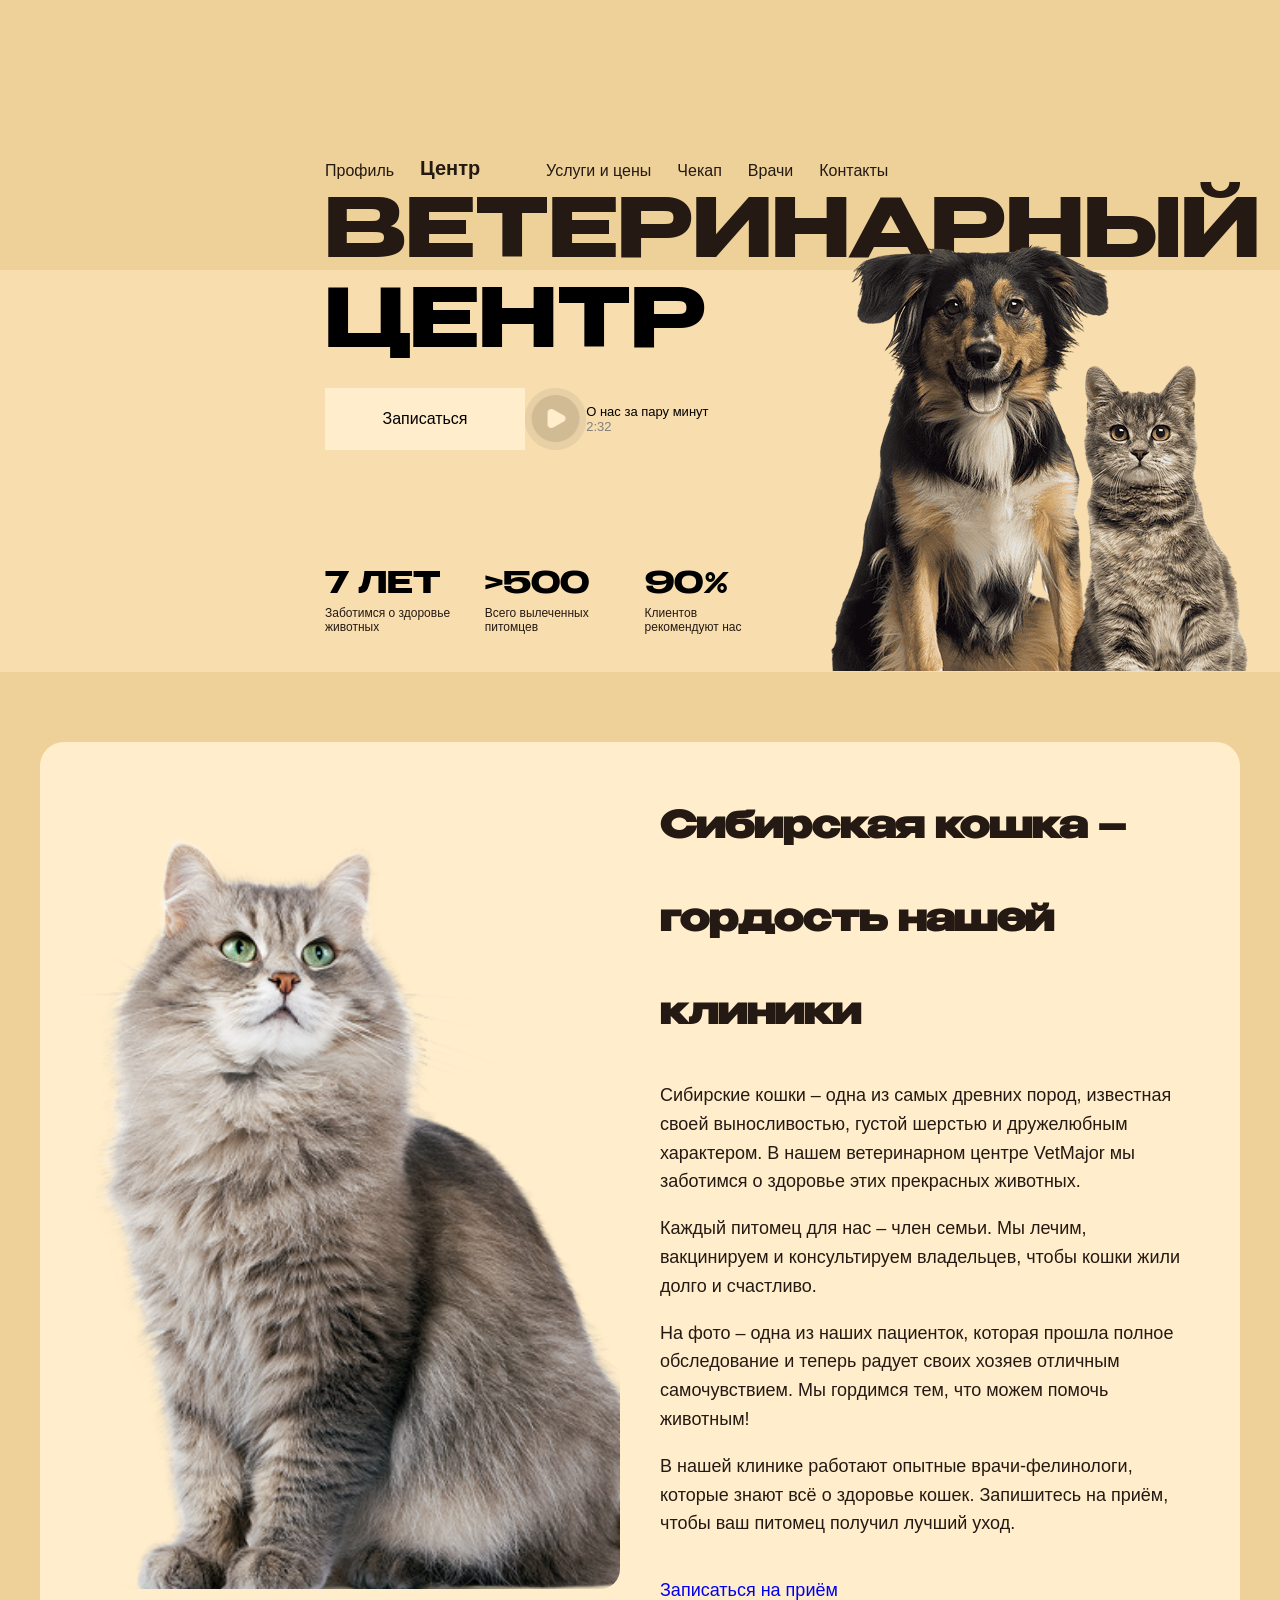
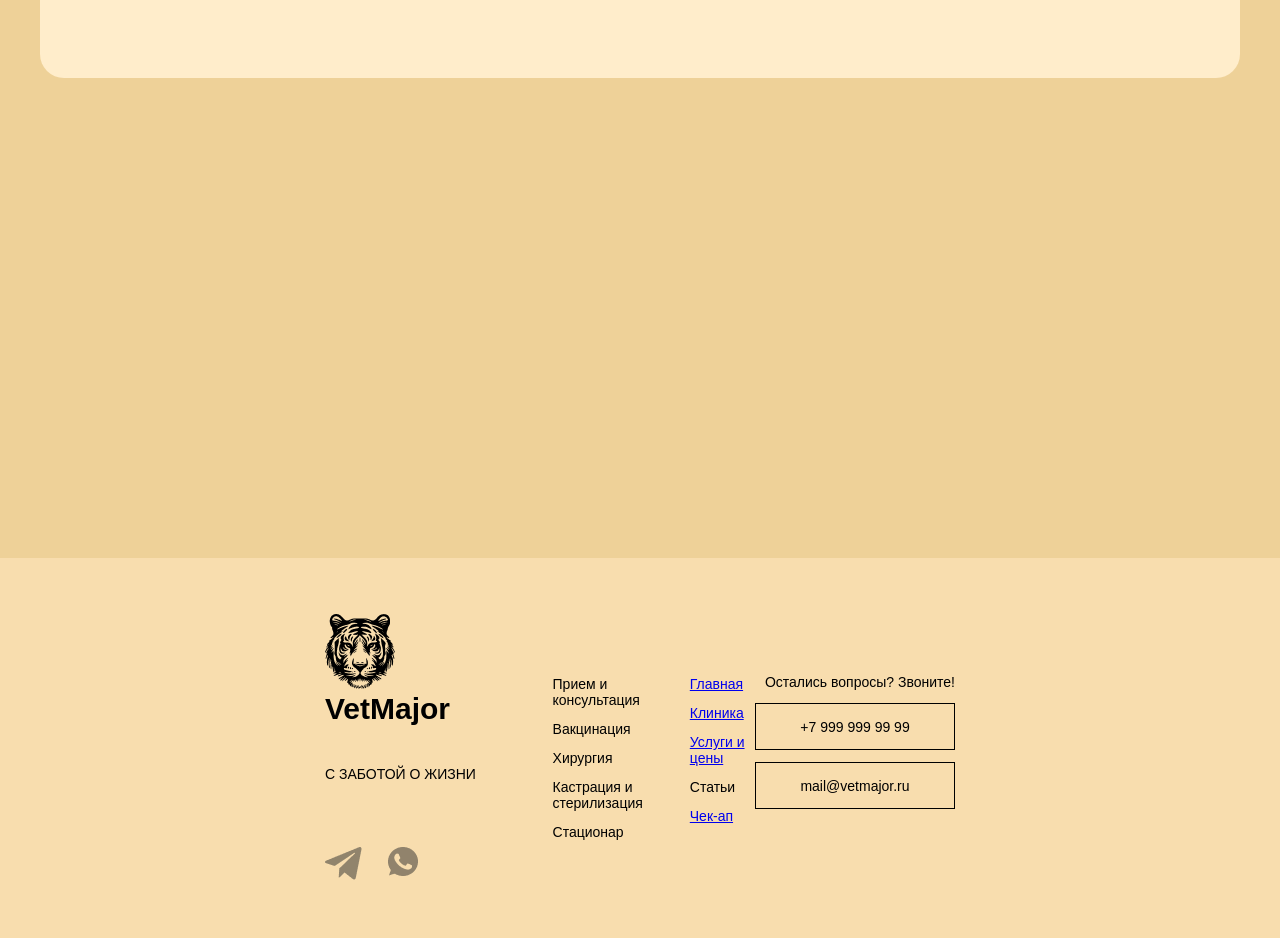
==== about-cat.html @ 59c05c80 "feat: add buttons.js and about cat page" ====
<!DOCTYPE html>
<html lang="ru">
<head>
    <meta charset="UTF-8">
    <meta name="viewport" content="width=device-width, initial-scale=1.0">
    <link rel="stylesheet" href="css/global.css">
    <link rel="stylesheet" href="css/index.css">
    <link rel="stylesheet" href="css/auth.css">
    <link rel="stylesheet" href="css/about-cat.css">
    <link rel="stylesheet" href="css/notifications.css">
    <title>О наших питомцах</title>
</head>
<body>
    <header></header>
    <main style="padding: 70px 20px;">
        <div class="about-cat-container">
            <div class="about-cat-image">
                <img src="images/siberian-cat 2.png" alt="Сибирская кошка">
            </div>
            <div class="about-cat-text">
                <h2>Сибирская кошка – гордость нашей клиники</h2>
                <p>Сибирские кошки – одна из самых древних пород, известная своей выносливостью, густой шерстью и дружелюбным характером. В нашем ветеринарном центре VetMajor мы заботимся о здоровье этих прекрасных животных.</p>
                <p>Каждый питомец для нас – член семьи. Мы лечим, вакцинируем и консультируем владельцев, чтобы кошки жили долго и счастливо.</p>
                <p>На фото – одна из наших пациенток, которая прошла полное обследование и теперь радует своих хозяев отличным самочувствием. Мы гордимся тем, что можем помочь животным!</p>
                <p>В нашей клинике работают опытные врачи-фелинологи, которые знают всё о здоровье кошек. Запишитесь на приём, чтобы ваш питомец получил лучший уход.</p>
                <a href="appointment.html" class="historyButton" style="display: inline-block; margin-top: 20px; text-decoration: none;">Записаться на приём</a>
            </div>
        </div>
    </main>
    <footer></footer>
    <script src="js/auth.js"></script>
    <script src="js/include.js"></script>
    <script src="js/notifications.js"></script>
</body>
</html>
---- css/global.css ----
:root {
    --main-color: #EED198;
    --second-color: #F8DDAE;
    --font-main: 'Arial', sans-serif;
    --button-color: #FFEDCB;
    --second-font-color: #241913;
}


@font-face {
    font-family: 'Benzin';         
    src: url('../fonts/Benzin-Regular.ttf') format('truetype'); 
    font-weight: normal;               
    font-style: normal;
    font-display: swap;                
}

@font-face {
    font-family: 'Benzin-bold';         
    src: url('../fonts/benzin-bold.ttf') format('truetype'); 
    font-weight: normal;               
    font-style: normal;
    font-display: swap;                
}

body {
    padding: 0;
    margin: 0;
    width: 100%;
    height: auto;
    background-color: var(--main-color);
}

*, *::before, *::after {
  box-sizing: border-box;
  font-family: 'Benzin', 'Arial', sans-serif;
}

.wrapper {
    max-width: 1920px;
    margin: 0 auto;
}


html, body {
    max-width: 100%;
    overflow-x: hidden;
}

.menu .active {
    font-weight: bold;
}
---- css/index.css ----
:root {
    --main-color: #EED198;
    --second-color: #F8DDAE;
    --font-main: 'Arial', sans-serif;
    --button-color: #FFEDCB;
    --second-font-color: #241913;
}


header {
    height: auto;
}


.header1 {
    padding-top: 50px;
    display: flex;
    height: 270px;
    background-color: var(--main-color);
    padding-left: 325px;
    padding-right: 325px;
    text-decoration: none;
}

.header1 a {
    all: unset;
    cursor: default;
}

.menu a:hover {
    color: gray;
}

h2 {
    font-family: 'Benzin-Bold';
    color: #241913;
    font-size: 60px;
    margin: 0;
    padding: 0;
    max-width: 120px;
    line-height: 93px;
    display: block;
    min-width: 100%;
}

.leftHeader1 {
    flex: 1004;
    display: flex;
    flex-direction: column;
}

.rightHeader1 {
    display: flex;
    flex-direction: column;
    flex: 266;
}

.socialMedias {
    flex: 1;
    display: flex;
    gap: 7px
}

.socialMedias>div {
    flex: 1;
    aspect-ratio: 1 / 1;
    max-width: 59px;
    max-height: 59px;
    border: 1px black solid;
    border-radius: 50%;
    max-height: 59px;
    background-repeat: no-repeat;
    background-position: center;
}

.socialMedias > div {
    position: relative;
}
.socialMedias > div a {
    position: absolute;
    top: 0;
    left: 0;
    width: 100%;
    height: 100%;
}

.telegram {
    background-image: url('../images/Telegram.png');
}

.viber {
    background-image: url('../images/whatsapp-128-svgrepo-com\ 2.png');
}

.avito {
    background-image: url('../images/avito.png');
}

.gmail {
    background-image: url('../images/gmail.png');
}

.phoneNumber {
    flex: 1.8;
    display: flex;
    justify-content: flex-end;
    align-items: flex-start;
}

.number {
    border: 1px black solid;
    border-radius: 20px;
    height: 45px;
    width: 195px;
    display: flex;
    justify-content: center;
    align-items: center;
    font-size: 14px;
}

.menu {
    display: flex;
    flex: 1;
    flex-direction: row;
    font-size: 16px;
    gap: 26px;
    margin-top: 112px;
    color: #241913;
}

.menu div:nth-child(2) {
    margin-top: -5px;
    min-width: 100px;
    font-size: 20px;
    font-weight: bold;
}

.firstLogo {
    flex: 1;
    font-family: 'Benzin-Bold';
    color: #241913;
    font-size: 80px;
}

.header2 {
    display: grid;
    grid-template-columns: 1004fr 416fr;
    padding-left: 325px;
    padding-right: 325px;
    height: 402px;
    background-color: var(--second-color);
    position: relative;
    overflow: visible;
}

.leftHeader2 {
    position: relative;
    z-index: 1;
}

.rigthHeader2 {
    position: relative;
    display: flex;
    flex-direction: column;
}

.catDogWrapper {
    position: absolute;
    display: flex;
    transform: translateY(-37px);
    align-items: flex-start;
}

.catDogImage {
    height: 100%;
    width: auto;
    object-fit: contain;
    display: block;
}

.secondLogo {
    flex: 1;
    font-size: 80px;
    font-family: 'Benzin-Bold';
}

.buttonAndAbout {
    display: flex;
    margin-top: 1.9%;
    flex: 1;
}

.buttonMakeAppo {
    display: flex;
    min-width: 200px;
    min-height: 62px;
    background-color: var(--button-color);
    align-items: center;
    justify-content: center;
}

.about {
    display: grid;
    grid-template-columns: 0.5fr 1fr;
    grid-template-rows: auto auto;
    font-size: 13px;
}

.play {
    grid-row: span 2;
    background-image: url('../images/play.png');
    background-repeat: no-repeat;
    background-position: center;
}

.aboutText {
    display: flex;
    flex-direction: column;
    justify-content: flex-end;
}

.aboutTime {
    display: flex;
    flex-direction: column;
    justify-content: flex-start;
    color: gray;
}

.achievements {
    display: grid;
    grid-template-columns: repeat(3, 1fr);
    grid-template-rows: 1.18ыfr 1fr;
    max-width: 541px;
    gap: 0px 34px;
}

.achievements div:nth-child(-n+3) {
    font-size: 30px;
    font-family: 'Benzin-Bold';
    display: flex;
    align-items: flex-end;
}

.achievements div:nth-last-child(-n+3) {
    display: flex;
    font-size: 12px;
    color: var(--second-font-color);
}


main {
    background-color: var(--main-color);
    padding-left: 325px;
    padding-right: 325px;
    padding-top: 70px;
}

.photoAndInfoCenter {
    display: grid;
    grid-template-columns: 1.8fr 1fr;
    grid-template-rows: 2fr 5.2fr 1fr;
    gap: 37px 33px;
}

.photoAndInfoName {
    display: flex;
    font-family: 'Benzin-Bold';
    font-size: 60px;
    grid-column: span 2;
    align-items: flex-end;
}

.photoCenter {
    grid-row: span 2;
    border-radius: 14px;
    background-image: url('../images/centerPhoto.png');
    background-repeat: no-repeat;
    background-position: center;
    background-size: cover;
    max-width: 800px;
}

.infoCenter {
    font-size: 15px;
    line-height: 1.6;
}

.centerButton {
    display: flex;
    max-width: 200px;
    min-height: 62px;
    background-color: var(--button-color);
    align-items: center;
    justify-content: center;
}

.switchImage {
    display: flex;
    height: 100%;
    margin: -18px;
    flex-direction: row;
    gap: 8px;
    justify-content: center;
    align-self: start;
}

.switchImage div:nth-child(-n+3) {
    height: 7px;
    width: 77px;
    border-radius: 83px;
    background-color: var(--button-color);
}

.switchImage div:nth-child(-n+3):hover {
    background-color: var(--second-color);
}

.departmentsText {
    margin-top: 115px;
}

.departmentsBox {
    margin-top: 33px;
    display: flex;
    flex-direction: row;
    gap: 33px
}

.departmentLocation {
    display: flex;
    flex-direction: column;
    flex: 1;
    gap: 14px;
}

.mainDepartment {
    display: flex;
    flex: 1;
    flex-direction: column;
    background-color: var(--button-color);
    max-height: 129px;
    overflow: hidden;
    border-radius: 13px;
    padding: 14px;
    gap: 22px
}

.numberAndTime {
    display: flex;
    font-size: 11px;
    gap: 62px
}

.departName {
    font-size: 17px;
    font-weight: bold;
}

.adress {
    font-size: 14px;
    font-weight: 600;
}

.mapButtons {
    display: flex;
    flex-direction: row;
    gap: 25px
}

.mapButtons div:nth-child(-n+2) {
    display: flex;
    flex: 1;
    background-color: var(--button-color);
    min-height: 45px;
    border-radius: 13px;
    justify-content: center;
    align-items: center;
    font-size: 12px;
    font-weight: bold;
}

.history {
    margin-top: 115px;
}

.historyBox {
    display: flex;
    flex-direction: row;
    gap: 82px
}

.historyTextAndButton {
    margin-top: 3px;
    flex: 614;
    max-width: 615px;
    line-height: 32px;
}

.historyButton {
    display: flex;
    background-color: var(--button-color);
    max-width: 200px;
    height: 62px;
    justify-content: center;
    align-items: center;
    margin-top: 5px;
}

.petsCard {
    margin-top: -20px;
    display: flex;
    flex-direction: column;
    flex: 590;
    padding-top: 7px;
    padding-left: 40px;
    min-width: 0;
    max-width: 600;
    background-color: var(--button-color);
}

.petsTitle {
    font-size: 40px;
}

.petsText {
    font-size: 14px;
    margin-top: 8px;
    line-height: 24px;
    max-width: 391px;
}

.grayCatImage {
    display: flex;
    height: 100%;
    justify-content: flex-end;
    align-items: flex-end;
}

.services {
    margin-top: 105px;
}

.servicesCards {
    display: grid;
    grid-template-columns: repeat(3, 1fr);
    gap: 21px;
    margin-top: 41px;

}

.card {
    display: flex;
    background-color: var(--button-color);
    max-height: 422px;
    height: 422px;
    border-radius: 19px;
    padding: 29px 12px 6px 29px;

}

.titleAndPhoto {
    display: flex;
    flex: 1;
    flex-direction: column;
    gap: 55px;
}

.cardTitle {
    flex: 2;
    font-size: 22px;
    font-weight: bold;
}

.cardMore {
    display: flex;
    flex: 1;
    justify-content: flex-end;
    align-items: flex-end;
}

.specialistsBox {
    margin-top: 84px;
    display: grid;
    grid-template-columns: repeat(2, 1fr);
    gap: 47px;
    position: relative;
  
}

.specialists {
    margin-top: 202px;
}

.specialistsBox .specialist:first-child {
    transform: translateX(900px);
}

.moreSpecialistsButton {
    display: flex;
    flex-direction: row;
    background-color: var(--button-color);
    font-size: 15px;
    width: 258px;
    height: 62px;
    justify-content: center;
    align-items: center;
    margin-top: 22px;
}

.specialist {
    position: absolute;
    background-color: var(--button-color);
    border-radius: 22px;
    max-width: 853px;
    height: 207px;
    display: flex;
    padding-left: 35px;
    padding-top: 46px;
    padding-right: 40px;
}

.photo {
    flex: 1.07;
}

.nameAndDescription {
    display: flex;
    flex-direction: column;
    flex: 4;
}

.specialistName {
    flex: 1;
    margin-top: -2px;
    font-size: 35px;
    font-weight: bold;
    font-family: Arial, Helvetica, sans-serif;
    line-height: 1;
}

.specialistDescription {
    margin-top: 12px;
    flex: 4;
    font-family: Arial, Helvetica, sans-serif;
}

footer {
    display: flex;
    margin-top: 410px;
    height: 380px;
    font-size: 14px;
    background-color: var(--second-color);
    padding-top: 56px;
    padding-left: 325px;
    padding-right: 325px;
}

footer section:nth-child(1) {
    display: flex;
    flex: 410;
    flex-direction: column;
}

.logoText {
    font-size: 30px;
    font-weight: bold;
}

.slogan {
    font-weight: 30px;
    margin-top: 40px;
}

.telegramAndWatsap div:nth-child(-n+2) {
    max-width: 37px;
    max-height: 35px;
    background-repeat: no-repeat;
}

.telegramAndWatsap {
    margin-top: 65px;
    display: flex;
    flex-direction: row;
    gap: 26px;
}

footer section:nth-child(2) {
    margin-top: 48px;
    display: flex;
    flex: 300;
    flex-direction: column;
}

footer ul {
    list-style: none;
}

footer li {
    margin-bottom: 13px;
}

footer section:nth-child(3) {
    margin-top: 48px;
    display: flex;
    flex: 230;
    flex-direction: column;
}

footer section:nth-child(4) {
    margin-top: 48px;
    display: flex;
    flex: 272;
    flex-direction: column;
    align-items: flex-end;
}

.numberButton {
    display: flex;
    min-width: 200px;
    min-height: 47px;
    border: 1px solid black;
    justify-content: center;
    align-items: center;
    margin-top: 13px;
}

.mailButton {
    display: flex;
    min-width: 200px;
    min-height: 47px;
    border: 1px solid black;
    justify-content: center;
    align-items: center;
    margin-top: 12px;

}

.question {
    margin-top: 12px;
}

.rightHeader1 {
    min-width: 200px; 
}

.socialMedias {
    flex-wrap: wrap;      
    justify-content: flex-end;
    gap: 7px;
}

.socialMedias > div {
    flex: 0 0 auto;       
    width: 59px;
    height: 59px;
}

.phoneNumber {
    flex-wrap: wrap;
    justify-content: flex-end;
}

.number {
    white-space: nowrap;
}

.buttonMakeAppo {
    cursor: pointer;
}

.departmentsBox {
    align-items: flex-start;
}
.departmentMap {
    min-height: 400px;
    flex: 0 0 50%;
    max-width: 800px;
}
#vetMap {
    width: 100%;
    height: 400px;
    border-radius: 14px;
}

.historyButton {
    cursor: pointer;
}

@media (max-width: 1200px) {
    .socialMedias > div {
        width: 45px;
        height: 45px;
        background-size: 60%;
    }

    
}

@media (max-width: 1919px) {

    .departmentLocation {
        width: 800px;
    }


    .numberAndTime {
        display: none;
    }

    .mainDepartment {
        align-items: center;
    }

    .servicesCards {
        grid-template-columns: repeat(2, 1fr);
    }

    /* .photoAndInfoName {
        grid-column: span 2;
        justify-content: center; 
    } */
    
}

@media (max-width: 1600px) {
    .socialMedias {
        display:none;
    }

    .number {
        display: none;
    }

    main {
        padding-left: 20px;
        padding-right: 20px;
    }
}
---- css/auth.css ----
/* css/auth.css — стили форм в единой стилистике сайта */

.auth-main {
    display: flex;
    justify-content: center;
    align-items: center;
    min-height: 60vh;
    padding: 40px 20px;
}

.auth-container {
    background: var(--button-color);
    border-radius: 24px;
    box-shadow: 0 12px 30px rgba(0, 0, 0, 0.1);
    padding: 40px 35px;
    width: 100%;
    max-width: 420px;
    text-align: center;
    transition: 0.2s;
}

.auth-container h2 {
    font-family: 'Benzin-Bold', 'Arial', sans-serif;
    font-size: 32px;
    color: var(--second-font-color);
    margin-bottom: 25px;
    letter-spacing: -0.5px;
}

.auth-container input {
    width: 100%;
    padding: 14px 16px;
    margin: 10px 0;
    border: 1px solid #e0c8a0;
    border-radius: 40px;
    font-size: 16px;
    background: white;
    font-family: 'Arial', sans-serif;
    outline: none;
    transition: 0.2s;
}

.auth-container input:focus {
    border-color: var(--main-color);
    box-shadow: 0 0 0 3px rgba(238, 209, 152, 0.3);
}

.auth-container button {
    background: var(--main-color);
    border: none;
    padding: 14px 20px;
    width: 100%;
    border-radius: 40px;
    font-size: 18px;
    font-weight: bold;
    font-family: 'Benzin', 'Arial', sans-serif;
    color: var(--second-font-color);
    cursor: pointer;
    transition: 0.2s;
    margin-top: 15px;
}

.auth-container button:hover {
    background: #e2be7a;
    transform: scale(0.98);
}

.auth-container p {
    margin-top: 20px;
    font-size: 14px;
    font-family: 'Arial', sans-serif;
    color: #5a4a32;
}

.auth-container a {
    color: #b87c2e;
    text-decoration: none;
    font-weight: bold;
}

.auth-container a:hover {
    text-decoration: underline;
}

.auth-message {
    margin-top: 18px;
    font-size: 14px;
    font-weight: 500;
    font-family: 'Arial', sans-serif;
}

/* Блок авторизации в шапке (над socialMedias) */
.auth-top {
    display: flex;
    justify-content: flex-end;
    margin-bottom: 10px;
}
.authButtons {
    display: flex;
    gap: 8px;
}
.authLink {
    background: var(--button-color);
    padding: 4px 12px;
    border-radius: 20px;
    text-decoration: none;
    font-size: 13px;
    font-weight: bold;
    font-family: 'Benzin', 'Arial', sans-serif;
    color: var(--second-font-color);
    transition: 0.2s;
}
.authLink:hover {
    background: #e7d4b0;
}
.userInfo {
    display: flex;
    align-items: center;
    gap: 10px;
    background: var(--button-color);
    padding: 4px 12px;
    border-radius: 20px;
    font-size: 13px;
    font-weight: bold;
}
.logoutBtn {
    background: none;
    border: 1px solid #7a5a3a;
    border-radius: 16px;
    padding: 2px 8px;
    cursor: pointer;
    font-family: 'Arial', sans-serif;
}

.auth-container input {
    margin: 8px 0;
}
.auth-container {
    max-width: 450px;
    padding: 30px 25px;
}

.cart-icon {
    display: flex;
    justify-content: flex-end;
    margin: 5px 0 10px 0;
}
.cart-icon a {
    display: inline-block;
    font-size: 28px;
    text-decoration: none;
    color: #241913;
    background: var(--button-color);
    width: 45px;
    height: 45px;
    line-height: 45px;
    text-align: center;
    border-radius: 50%;
    transition: 0.2s;
}
.cart-icon a:hover {
    background: #e7d4b0;
    transform: scale(1.05);
}
---- css/about-cat.css ----
.about-cat-container {
    max-width: 1200px;
    margin: 0 auto;
    background: var(--button-color);
    border-radius: 24px;
    padding: 40px;
    display: flex;
    flex-wrap: wrap;
    gap: 40px;
    align-items: center;
}
.about-cat-image {
    flex: 1;
    min-width: 300px;
}
.about-cat-image img {
    width: 100%;
    border-radius: 20px;
    object-fit: cover;
}
.about-cat-text {
    flex: 1;
    font-size: 18px;
    line-height: 1.6;
    color: var(--second-font-color);
}
.about-cat-text h2 {
    font-size: 36px;
    margin-bottom: 20px;
}
@media (max-width: 768px) {
    .about-cat-container {
        flex-direction: column;
        padding: 20px;
    }
}
---- css/notifications.css ----
.notification-container {
    position: fixed;
    bottom: 20px;
    right: 20px;
    z-index: 9999;
    display: flex;
    flex-direction: column;
    gap: 12px;
    pointer-events: none;
}

.notification {
    pointer-events: auto;
    min-width: 280px;
    max-width: 350px;
    background: var(--button-color);
    border-radius: 16px;
    padding: 14px 20px;
    box-shadow: 0 8px 20px rgba(0,0,0,0.15);
    display: flex;
    align-items: center;
    gap: 12px;
    animation: slideInRight 0.3s ease-out;
    border-left: 4px solid;
    font-family: 'Arial', sans-serif;
    color: var(--second-font-color);
    transition: opacity 0.3s ease;
}

.notification.success {
    border-left-color: #2ecc71;
}
.notification.error {
    border-left-color: #e74c3c;
}
.notification.info {
    border-left-color: var(--main-color);
}

.notification-icon {
    font-size: 22px;
    font-weight: bold;
}
.notification-content {
    flex: 1;
    font-size: 14px;
    line-height: 1.4;
}
.notification-close {
    background: none;
    border: none;
    font-size: 18px;
    cursor: pointer;
    color: #888;
    padding: 0;
    width: 24px;
    height: 24px;
    display: flex;
    align-items: center;
    justify-content: center;
    border-radius: 50%;
    transition: 0.2s;
}
.notification-close:hover {
    background: rgba(0,0,0,0.1);
    color: #333;
}

@keyframes slideInRight {
    from {
        transform: translateX(100%);
        opacity: 0;
    }
    to {
        transform: translateX(0);
        opacity: 1;
    }
}

.notification.fade-out {
    opacity: 0;
    transform: translateX(20px);
    transition: all 0.3s ease;
}
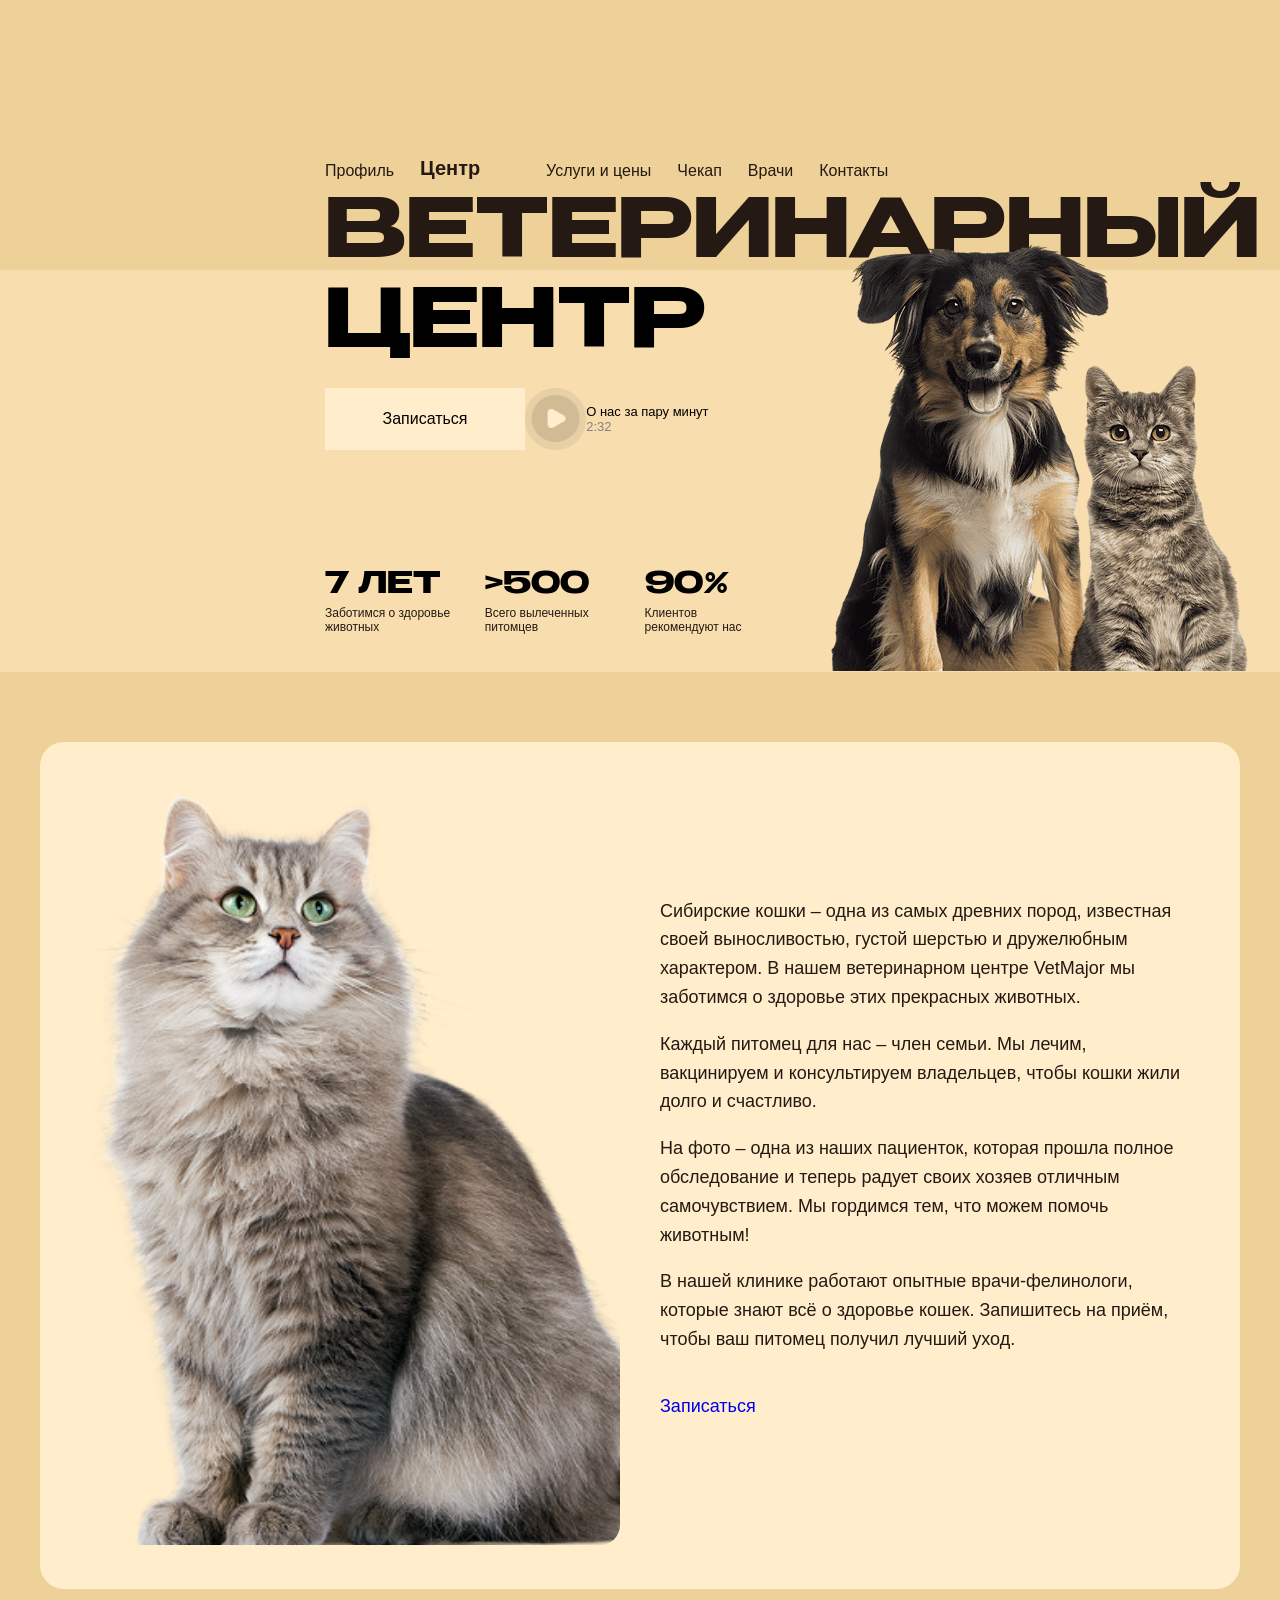
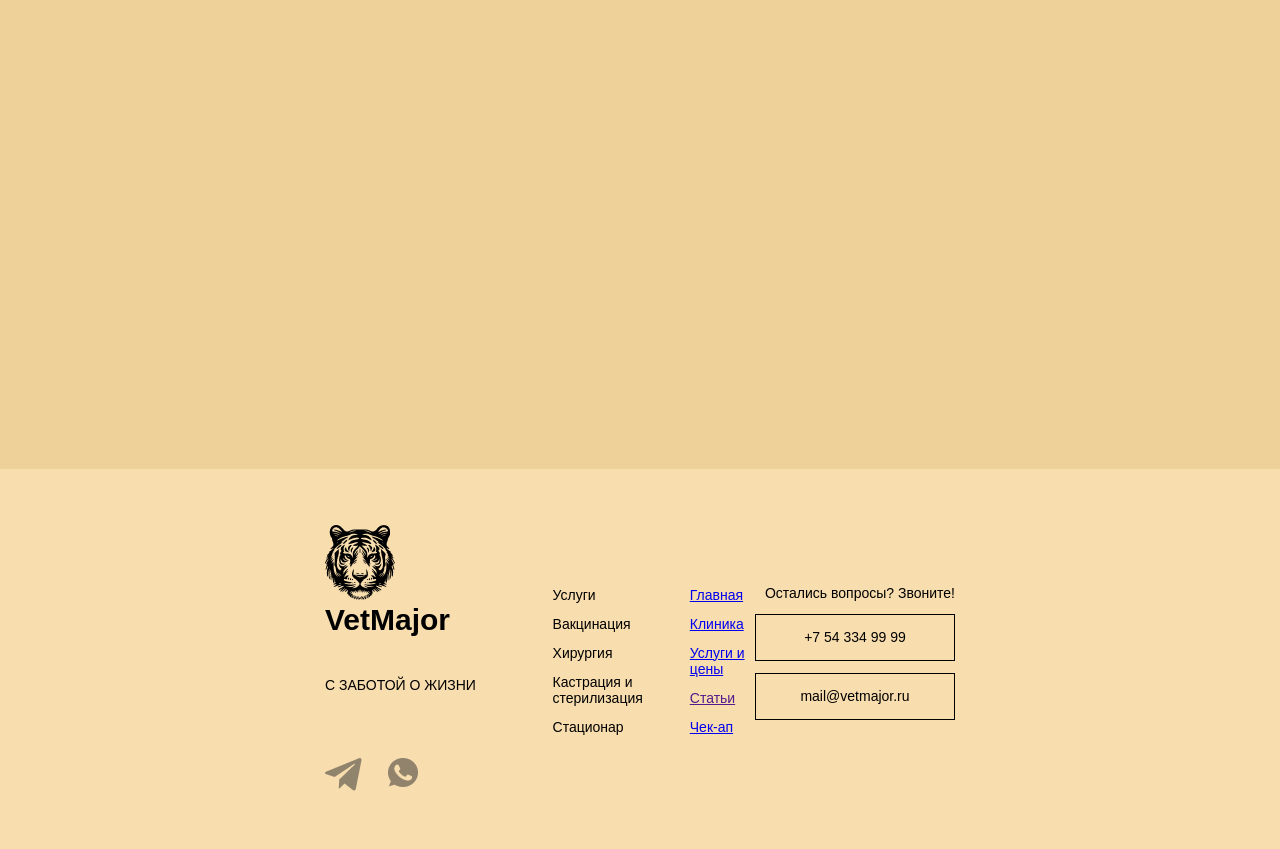
==== commit d273796d: "feat: add translate files" ====
--- a/about-cat.html
+++ b/about-cat.html
@@ -6,8 +6,12 @@
     <link rel="stylesheet" href="css/global.css">
     <link rel="stylesheet" href="css/index.css">
     <link rel="stylesheet" href="css/auth.css">
+    <link rel="icon" type="image/png" href="/images/logo.svg">
     <link rel="stylesheet" href="css/about-cat.css">
     <link rel="stylesheet" href="css/notifications.css">
+    <link rel="stylesheet" href="css/video-modal.css">
+    <link rel="stylesheet" href="css/burger.css">
+
     <title>О наших питомцах</title>
 </head>
 <body>
@@ -18,18 +22,23 @@
                 <img src="images/siberian-cat 2.png" alt="Сибирская кошка">
             </div>
             <div class="about-cat-text">
-                <h2>Сибирская кошка – гордость нашей клиники</h2>
+                <h2 data-i18n="about.catTitle">Сибирская кошка – гордость нашей клиники</h2>
                 <p>Сибирские кошки – одна из самых древних пород, известная своей выносливостью, густой шерстью и дружелюбным характером. В нашем ветеринарном центре VetMajor мы заботимся о здоровье этих прекрасных животных.</p>
                 <p>Каждый питомец для нас – член семьи. Мы лечим, вакцинируем и консультируем владельцев, чтобы кошки жили долго и счастливо.</p>
                 <p>На фото – одна из наших пациенток, которая прошла полное обследование и теперь радует своих хозяев отличным самочувствием. Мы гордимся тем, что можем помочь животным!</p>
                 <p>В нашей клинике работают опытные врачи-фелинологи, которые знают всё о здоровье кошек. Запишитесь на приём, чтобы ваш питомец получил лучший уход.</p>
-                <a href="appointment.html" class="historyButton" style="display: inline-block; margin-top: 20px; text-decoration: none;">Записаться на приём</a>
+                <a href="appointment.html" class="historyButton" style="display: inline-block; margin-top: 20px; text-decoration: none;" data-i18n="header.makeAppointment">Записаться на приём</a>
             </div>
         </div>
     </main>
     <footer></footer>
     <script src="js/auth.js"></script>
     <script src="js/include.js"></script>
+    <script src="js/data-i18n.js"></script>
+    <script src="js/i18n.js"></script>
+    <script src="js/burger.js"></script>
     <script src="js/notifications.js"></script>
+    <script src="js/video-modal.js"></script>
+    <script src="js/preloader.js"></script>
 </body>
 </html>
--- a/css/index.css
+++ b/css/index.css
@@ -273,11 +273,11 @@
 .photoCenter {
     grid-row: span 2;
     border-radius: 14px;
-    background-image: url('../images/centerPhoto.png');
     background-repeat: no-repeat;
     background-position: center;
     background-size: cover;
     max-width: 800px;
+    max-height: 500px;
 }
 
 .infoCenter {
@@ -505,6 +505,7 @@
     justify-content: center;
     align-items: center;
     margin-top: 22px;
+    cursor: pointer;
 }
 
 .specialist {
@@ -686,6 +687,15 @@
     cursor: pointer;
 }
 
+.yandexMap {
+    cursor: pointer;
+}
+
+.gisMap {
+    cursor: pointer;
+}
+
+
 @media (max-width: 1200px) {
     .socialMedias > div {
         width: 45px;
--- a/css/video-modal.css
+++ b/css/video-modal.css
@@ -0,0 +1,64 @@
+.video-modal-overlay {
+    position: fixed;
+    top: 0;
+    left: 0;
+    width: 100%;
+    height: 100%;
+    background: rgba(0,0,0,0.85);
+    display: flex;
+    align-items: center;
+    justify-content: center;
+    z-index: 11000;
+    cursor: pointer;
+}
+
+.video-modal-container {
+    position: relative;
+    width: 80%;
+    max-width: 900px;
+    background: #000;
+    border-radius: 12px;
+    overflow: hidden;
+    box-shadow: 0 0 30px rgba(0,0,0,0.5);
+    cursor: default;
+}
+
+.video-modal-container video {
+    width: 100%;
+    display: block;
+    outline: none;
+}
+
+.video-modal-close {
+    position: absolute;
+    top: 10px;
+    right: 15px;
+    font-size: 28px;
+    color: white;
+    cursor: pointer;
+    background: rgba(0,0,0,0.5);
+    width: 32px;
+    height: 32px;
+    border-radius: 50%;
+    display: flex;
+    align-items: center;
+    justify-content: center;
+    font-weight: bold;
+    transition: 0.2s;
+    z-index: 1;
+}
+
+.video-modal-close:hover {
+    background: rgba(0,0,0,0.8);
+    transform: scale(1.1);
+}
+
+.play {
+    cursor: pointer;
+}
+
+@media (max-width: 768px) {
+    .video-modal-container {
+        width: 95%;
+    }
+}
--- a/css/burger.css
+++ b/css/burger.css
@@ -0,0 +1,159 @@
+.burger-btn {
+    display: none;
+    flex-direction: column;
+    justify-content: space-around;
+    width: 30px;
+    height: 24px;
+    background: transparent;
+    border: none;
+    cursor: pointer;
+    z-index: 1100;
+    position: relative;
+    margin: 20px 0 0 auto;
+    left: 100px
+}
+.burger-btn span {
+    width: 100%;
+    height: 3px;
+    background: #241913;
+    border-radius: 2px;
+    transition: 0.3s;
+}
+.burger-btn.active span:nth-child(1) { transform: rotate(45deg) translate(6px, 6px); }
+.burger-btn.active span:nth-child(2) { opacity: 0; }
+.burger-btn.active span:nth-child(3) { transform: rotate(-45deg) translate(6px, -6px); }
+
+.mobile-menu {
+    position: fixed;
+    top: 0;
+    right: -100%;
+    width: 280px;
+    height: 100%;
+    background: var(--button-color);
+    box-shadow: -2px 0 10px rgba(0,0,0,0.1);
+    z-index: 1050;
+    transition: right 0.3s ease;
+    padding: 80px 20px 20px;
+}
+.mobile-menu.active {
+    right: 0;
+}
+.mobile-overlay {
+    position: fixed;
+    top: 0;
+    left: 0;
+    width: 100%;
+    height: 100%;
+    background: rgba(0,0,0,0.5);
+    z-index: 1040;
+    visibility: hidden;
+    opacity: 0;
+    transition: 0.3s;
+}
+.mobile-overlay.active {
+    visibility: visible;
+    opacity: 1;
+}
+.mobile-auth, .mobile-contacts, .mobile-social {
+    margin-bottom: 30px;
+}
+.mobile-auth .authButtons, .mobile-auth .userInfo {
+    display: flex;
+    flex-direction: column;
+    gap: 12px;
+}
+.mobile-auth .authLink {
+    display: block;
+    text-align: center;
+}
+.mobile-contacts {
+    text-align: center;
+}
+.mobile-contacts .number {
+    display: inline-block;
+    border: 1px solid #241913;
+    border-radius: 20px;
+    padding: 8px 16px;
+    font-size: 16px;
+    background: white;
+    margin: 10px 0;
+}
+.mobile-contacts .cart-icon a {
+    display: inline-flex;
+    align-items: center;
+    justify-content: center;
+    width: 45px;
+    height: 45px;
+    background: var(--main-color);
+    border-radius: 50%;
+    font-size: 24px;
+    text-decoration: none;
+    color: #241913;
+    margin-top: 10px;
+}
+.mobile-social {
+    display: flex;
+    gap: 15px;
+    justify-content: center;
+}
+.mobile-social > div {
+    width: 40px;
+    height: 40px;
+    background-size: contain;
+}
+
+.mobile-social {
+    display: flex;
+    gap: 15px;
+    justify-content: center;
+    flex-wrap: wrap;
+}
+
+.mobile-social > div {
+    width: 45px;
+    height: 45px;
+    border-radius: 50%;
+    border: 1px solid black;
+    background-repeat: no-repeat;
+    background-position: center;
+    background-size: 60%;
+    position: relative;
+}
+
+.mobile-social .telegram {
+    background-image: url('../images/Telegram.png');
+}
+
+.mobile-social .viber {
+    background-image: url('../images/whatsapp-128-svgrepo-com 2.png');
+}
+
+.mobile-social .avito {
+    background-image: url('../images/avito.png');
+}
+
+.mobile-social .gmail {
+    background-image: url('../images/gmail.png');
+}
+
+.mobile-social > div a {
+    position: absolute;
+    top: 0;
+    left: 0;
+    width: 100%;
+    height: 100%;
+}
+
+
+
+@media (max-width: 1700px) {
+    .burger-btn { display: flex; }
+    .rightHeader1 .auth-top,
+    .rightHeader1 .socialMedias,
+    .rightHeader1 .cart-icon,
+    .rightHeader1 .phoneNumber {
+        display: none !important;
+    }
+
+    
+}
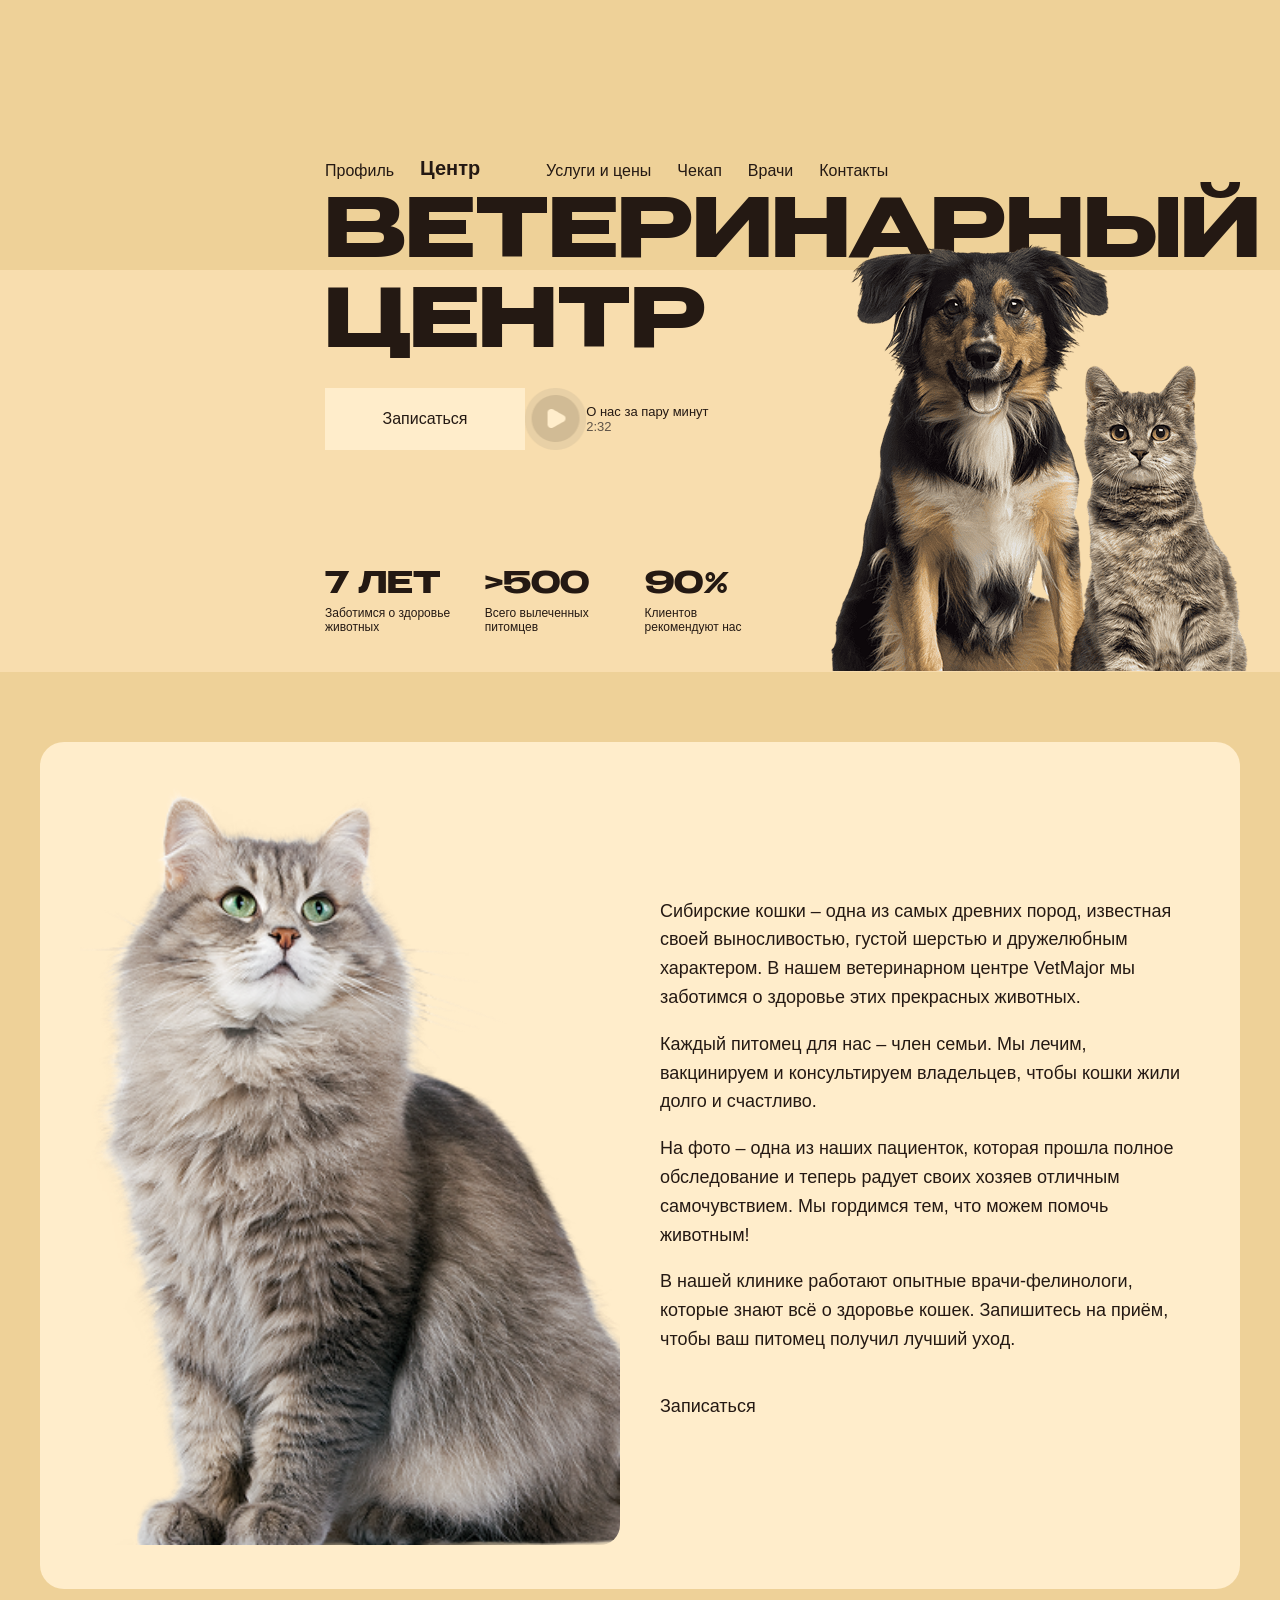
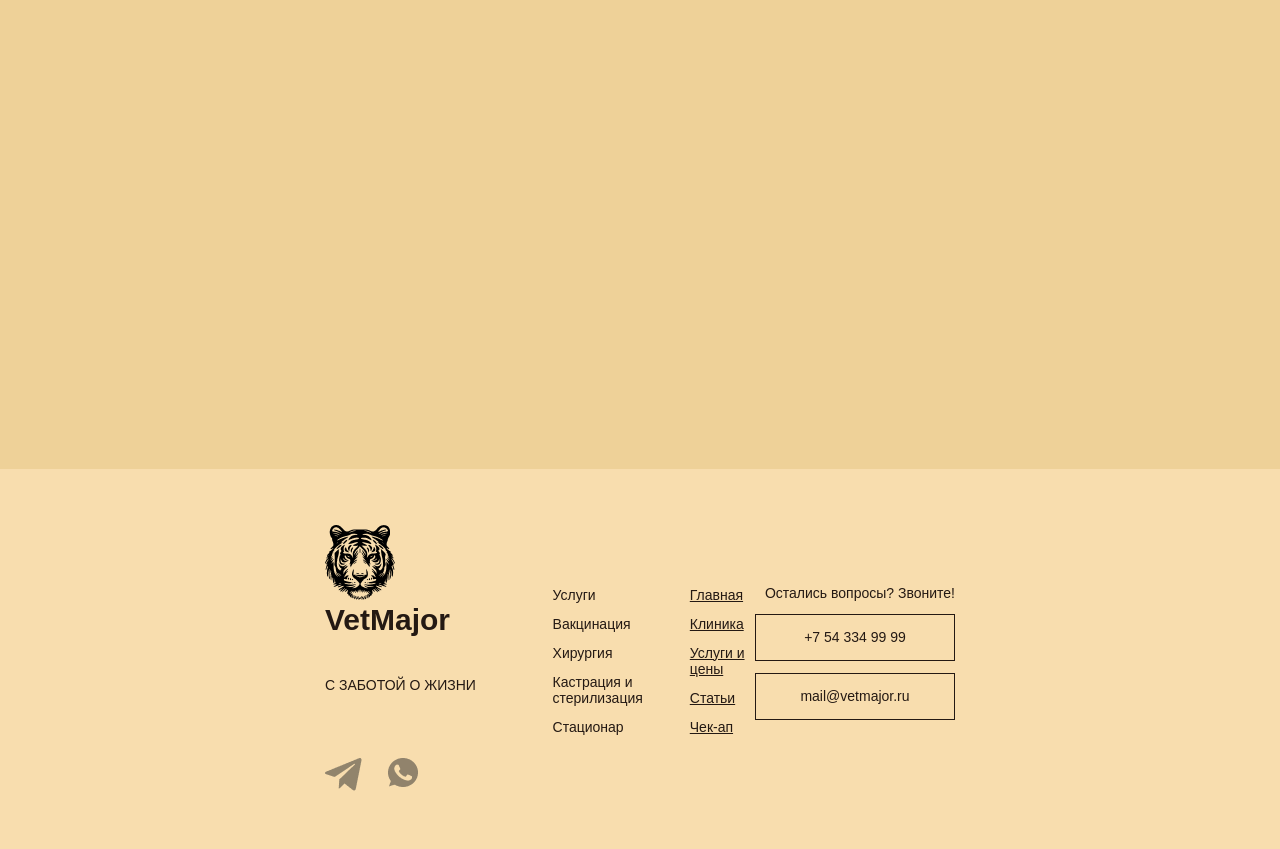
==== commit 61ea9ddd: "feat: add dark theme add specials themes" ====
--- a/about-cat.html
+++ b/about-cat.html
@@ -13,6 +13,7 @@
     <link rel="stylesheet" href="css/burger.css">
 
     <title>О наших питомцах</title>
+    <link rel="stylesheet" href="css/theme.css">
 </head>
 <body>
     <header></header>
@@ -40,5 +41,6 @@
     <script src="js/notifications.js"></script>
     <script src="js/video-modal.js"></script>
     <script src="js/preloader.js"></script>
+    <script src="js/theme.js"></script>
 </body>
 </html>
--- a/css/global.css
+++ b/css/global.css
@@ -50,4 +50,8 @@
 
 .menu .active {
     font-weight: bold;
+}
+
+.lang-switch {
+    background-color: var(--button-color);
 }
--- a/css/index.css
+++ b/css/index.css
@@ -656,6 +656,14 @@
     height: 59px;
 }
 
+.socialMedias > div a {
+    cursor: pointer;
+}
+
+.cart-icon > a {
+    cursor: pointer;
+}
+
 .phoneNumber {
     flex-wrap: wrap;
     justify-content: flex-end;
--- a/css/theme.css
+++ b/css/theme.css
@@ -0,0 +1,426 @@
+:root {
+    --theme-bg: var(--main-color);
+    --theme-section-bg: var(--second-color);
+    --theme-card-bg: var(--button-color);
+    --theme-text: var(--second-font-color);
+    --theme-muted: #5f5448;
+    --theme-border: #241913;
+    --theme-shadow: rgba(0, 0, 0, 0.18);
+    --theme-focus: #6d4f22;
+    --theme-danger: #b32035;
+    --theme-success: #156f28;
+}
+
+html[data-theme="dark"] {
+    --main-color: #141414;
+    --second-color: #202020;
+    --button-color: #2e2e2e;
+    --second-font-color: #f7f1e7;
+    --price-color: #ff6f83;
+    --font-color: #f7f1e7;
+    --theme-bg: #141414;
+    --theme-section-bg: #202020;
+    --theme-card-bg: #2e2e2e;
+    --theme-text: #f7f1e7;
+    --theme-muted: #d7c9b5;
+    --theme-border: #f7f1e7;
+    --theme-shadow: rgba(0, 0, 0, 0.5);
+    --theme-focus: #ffd37a;
+    --theme-danger: #ff8a8a;
+    --theme-success: #74e088;
+}
+
+html[data-accessibility="on"][data-color-scheme="black-white"] {
+    --main-color: #000000;
+    --second-color: #000000;
+    --button-color: #111111;
+    --second-font-color: #ffffff;
+    --price-color: #ffffff;
+    --font-color: #ffffff;
+    --theme-bg: #000000;
+    --theme-section-bg: #000000;
+    --theme-card-bg: #111111;
+    --theme-text: #ffffff;
+    --theme-muted: #ffffff;
+    --theme-border: #ffffff;
+    --theme-focus: #ffffff;
+    --theme-danger: #ffffff;
+    --theme-success: #ffffff;
+}
+
+html[data-accessibility="on"][data-color-scheme="black-green"] {
+    --main-color: #000000;
+    --second-color: #000000;
+    --button-color: #061206;
+    --second-font-color: #00ff66;
+    --price-color: #00ff66;
+    --font-color: #00ff66;
+    --theme-bg: #000000;
+    --theme-section-bg: #000000;
+    --theme-card-bg: #061206;
+    --theme-text: #00ff66;
+    --theme-muted: #00ff66;
+    --theme-border: #00ff66;
+    --theme-focus: #00ff66;
+    --theme-danger: #00ff66;
+    --theme-success: #00ff66;
+}
+
+html[data-accessibility="on"][data-color-scheme="white-black"] {
+    --main-color: #ffffff;
+    --second-color: #ffffff;
+    --button-color: #f1f1f1;
+    --second-font-color: #000000;
+    --price-color: #000000;
+    --font-color: #000000;
+    --theme-bg: #ffffff;
+    --theme-section-bg: #ffffff;
+    --theme-card-bg: #f1f1f1;
+    --theme-text: #000000;
+    --theme-muted: #000000;
+    --theme-border: #000000;
+    --theme-focus: #000000;
+    --theme-danger: #000000;
+    --theme-success: #000000;
+}
+
+html[data-accessibility="on"][data-color-scheme="beige-brown"] {
+    --main-color: #f5ecd8;
+    --second-color: #f5ecd8;
+    --button-color: #ead9b9;
+    --second-font-color: #4a2f18;
+    --price-color: #4a2f18;
+    --font-color: #4a2f18;
+    --theme-bg: #f5ecd8;
+    --theme-section-bg: #f5ecd8;
+    --theme-card-bg: #ead9b9;
+    --theme-text: #4a2f18;
+    --theme-muted: #4a2f18;
+    --theme-border: #4a2f18;
+    --theme-focus: #4a2f18;
+    --theme-danger: #4a2f18;
+    --theme-success: #4a2f18;
+}
+
+html[data-accessibility="on"][data-color-scheme="blue-navy"] {
+    --main-color: #dff3ff;
+    --second-color: #dff3ff;
+    --button-color: #c7e6f8;
+    --second-font-color: #001f5c;
+    --price-color: #001f5c;
+    --font-color: #001f5c;
+    --theme-bg: #dff3ff;
+    --theme-section-bg: #dff3ff;
+    --theme-card-bg: #c7e6f8;
+    --theme-text: #001f5c;
+    --theme-muted: #001f5c;
+    --theme-border: #001f5c;
+    --theme-focus: #001f5c;
+    --theme-danger: #001f5c;
+    --theme-success: #001f5c;
+}
+
+html[data-font-size="medium"] {
+    font-size: 18px;
+}
+
+html[data-font-size="large"] {
+    font-size: 20px;
+}
+
+html[data-accessibility="on"] *,
+html[data-accessibility="on"] *::before,
+html[data-accessibility="on"] *::after {
+    letter-spacing: 0 !important;
+}
+
+html[data-accessibility="on"] body {
+    font-size: 1rem;
+}
+
+html[data-accessibility="on"] .menu,
+html[data-accessibility="on"] .infoCenter,
+html[data-accessibility="on"] .historyText,
+html[data-accessibility="on"] .specialistDescription,
+html[data-accessibility="on"] .petsText,
+html[data-accessibility="on"] input,
+html[data-accessibility="on"] textarea,
+html[data-accessibility="on"] select,
+html[data-accessibility="on"] button {
+    font-size: 1rem !important;
+    line-height: 1.55 !important;
+}
+
+html[data-accessibility="on"] h1,
+html[data-accessibility="on"] h2,
+html[data-accessibility="on"] .firstLogo,
+html[data-accessibility="on"] .secondLogo,
+html[data-accessibility="on"] .photoAndInfoName {
+    line-height: 1.15 !important;
+}
+
+html[data-images="off"] img,
+html[data-images="off"] video,
+html[data-images="off"] .photoCenter,
+html[data-images="off"] .departmentMap,
+html[data-images="off"] .play,
+html[data-images="off"] .telegram,
+html[data-images="off"] .viber,
+html[data-images="off"] .avito,
+html[data-images="off"] .gmail {
+    visibility: hidden !important;
+}
+
+body,
+main,
+.header1,
+.header2,
+footer {
+    color: var(--theme-text);
+}
+
+body,
+main {
+    background-color: var(--theme-bg) !important;
+}
+
+.header1 {
+    background-color: var(--theme-bg) !important;
+}
+
+.header2,
+footer,
+.departments,
+.history,
+.services,
+.specialists {
+    background-color: var(--theme-section-bg);
+}
+
+.buttonMakeAppo,
+.centerButton,
+.historyButton,
+.moreSpecialistsButton,
+.mainDepartment,
+.petsCard,
+.card,
+.specialist,
+.notification,
+.auth-container,
+.cart-container,
+.profile-container,
+.appointment-form,
+.modal-content,
+.mapButtons div,
+.lang-switch {
+    background-color: var(--theme-card-bg) !important;
+    color: var(--theme-text) !important;
+    border-color: var(--theme-border) !important;
+}
+
+h1,
+h2,
+h3,
+p,
+span,
+div,
+label,
+li,
+a,
+.menu,
+.menu a,
+.firstLogo,
+.secondLogo,
+.photoAndInfoName,
+.servicesTitle,
+.departmentsText,
+.historTitle,
+.specialistsTitle,
+.cardTitle,
+.specialistName,
+.specialistDescription,
+.petsTitle,
+.petsText,
+.infoCenter,
+.historyText,
+.departName,
+.adress,
+.achievements div,
+.aboutText,
+.aboutTime,
+.number,
+.logoText,
+.slogan {
+    color: var(--theme-text) !important;
+}
+
+.aboutTime,
+.menu a:hover,
+.muted,
+small {
+    color: var(--theme-muted) !important;
+}
+
+input,
+textarea,
+select,
+.search-input {
+    background-color: var(--theme-card-bg) !important;
+    color: var(--theme-text) !important;
+    border-color: var(--theme-border) !important;
+}
+
+input::placeholder,
+textarea::placeholder {
+    color: var(--theme-muted) !important;
+    opacity: 1;
+}
+
+button,
+[type="button"],
+.authLink,
+.logoutBtn {
+    color: var(--theme-text) !important;
+    border-color: var(--theme-border) !important;
+}
+
+a {
+    color: var(--theme-text);
+}
+
+.number,
+.numberButton,
+.mailButton,
+.socialMedias > div,
+.burger-btn span {
+    border-color: var(--theme-border) !important;
+}
+
+.burger-btn span {
+    background-color: var(--theme-text) !important;
+}
+
+.mobile-menu {
+    background-color: var(--theme-card-bg) !important;
+    color: var(--theme-text) !important;
+}
+
+.mobile-overlay {
+    background-color: rgba(0, 0, 0, 0.65) !important;
+}
+
+:focus-visible {
+    outline: 3px solid var(--theme-focus);
+    outline-offset: 3px;
+}
+
+.theme-controls {
+    display: flex;
+    flex-wrap: wrap;
+    justify-content: flex-end;
+    gap: 8px;
+    margin-bottom: 12px;
+    position: relative;
+    z-index: 20;
+}
+
+.theme-toggle,
+.accessibility-toggle,
+.theme-panel button,
+.theme-panel label {
+    min-height: 36px;
+    border: 1px solid var(--theme-border);
+    border-radius: 8px;
+    background: var(--theme-card-bg);
+    color: var(--theme-text);
+    cursor: pointer;
+    font-size: 12px;
+    line-height: 1.2;
+    padding: 8px 10px;
+}
+
+.theme-toggle[aria-pressed="true"],
+.accessibility-toggle[aria-pressed="true"],
+.theme-panel button.is-active {
+    box-shadow: inset 0 0 0 2px var(--theme-focus);
+    font-weight: 700;
+}
+
+.theme-panel {
+    display: none;
+    width: min(360px, calc(100vw - 32px));
+    padding: 14px;
+    border: 1px solid var(--theme-border);
+    border-radius: 8px;
+    background: var(--theme-card-bg);
+    color: var(--theme-text);
+    box-shadow: 0 12px 30px var(--theme-shadow);
+    position: absolute;
+    top: calc(100% + 8px);
+    right: 0;
+}
+
+.theme-panel.is-open {
+    display: block;
+}
+
+.theme-panel-title {
+    font-size: 14px;
+    font-weight: 700;
+    margin-bottom: 10px;
+}
+
+.theme-panel-group {
+    display: grid;
+    grid-template-columns: repeat(3, minmax(0, 1fr));
+    gap: 8px;
+    margin-bottom: 12px;
+}
+
+.theme-panel-group.schemes {
+    grid-template-columns: repeat(2, minmax(0, 1fr));
+}
+
+.theme-panel-label {
+    grid-column: 1 / -1;
+    font-size: 12px;
+    font-weight: 700;
+}
+
+.theme-panel label {
+    display: flex;
+    align-items: center;
+    gap: 8px;
+    width: 100%;
+}
+
+.theme-panel input {
+    width: 18px;
+    height: 18px;
+    margin: 0;
+}
+
+@media (max-width: 1600px) {
+    .theme-controls {
+        justify-content: flex-end;
+        margin-top: 4px;
+    }
+}
+
+@media (max-width: 768px) {
+    .theme-controls {
+        justify-content: flex-start;
+        margin: 12px 0;
+        width: 100%;
+    }
+
+    .theme-panel {
+        left: 0;
+        right: auto;
+    }
+
+    .theme-panel-group,
+    .theme-panel-group.schemes {
+        grid-template-columns: 1fr;
+    }
+}
